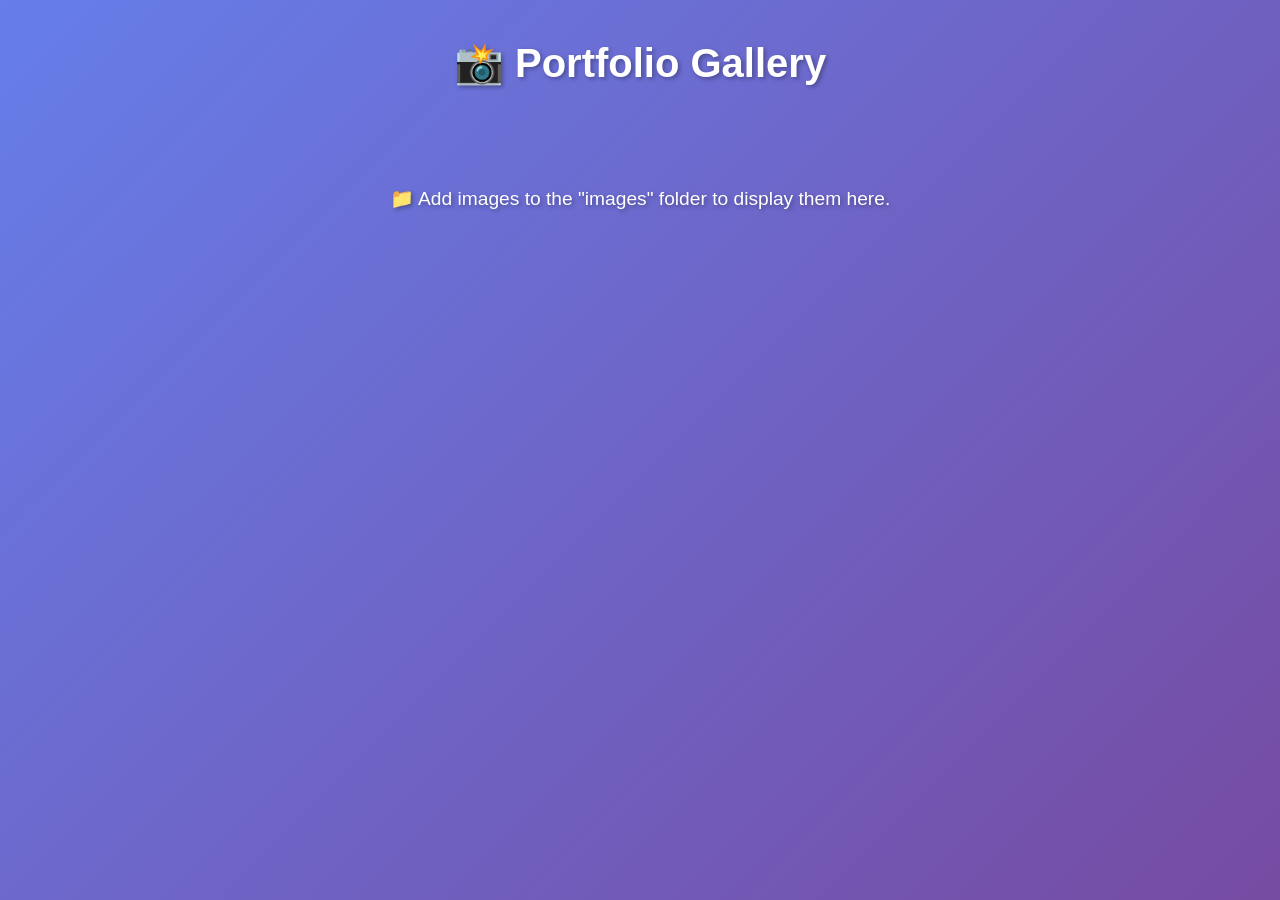
==== index.html @ 94f8ab93 "INIT" ====
<!DOCTYPE html>
<html lang="en">
<head>
    <meta charset="UTF-8">
    <meta name="viewport" content="width=device-width, initial-scale=1.0">
    <title>Portfolio - Image Gallery</title>
    <style>
        * {
            margin: 0;
            padding: 0;
            box-sizing: border-box;
        }

        body {
            font-family: 'Segoe UI', Tahoma, Geneva, Verdana, sans-serif;
            background: linear-gradient(135deg, #667eea 0%, #764ba2 100%);
            min-height: 100vh;
            padding: 40px 20px;
        }

        .container {
            max-width: 1200px;
            margin: 0 auto;
        }

        h1 {
            text-align: center;
            color: white;
            margin-bottom: 40px;
            font-size: 2.5em;
            text-shadow: 2px 2px 4px rgba(0, 0, 0, 0.3);
        }

        .gallery {
            display: grid;
            grid-template-columns: repeat(auto-fill, minmax(300px, 1fr));
            gap: 20px;
            animation: fadeIn 0.5s ease-in;
        }

        @keyframes fadeIn {
            from {
                opacity: 0;
            }
            to {
                opacity: 1;
            }
        }

        .gallery-item {
            position: relative;
            overflow: hidden;
            border-radius: 8px;
            box-shadow: 0 4px 15px rgba(0, 0, 0, 0.2);
            cursor: pointer;
            transition: transform 0.3s ease, box-shadow 0.3s ease;
        }

        .gallery-item:hover {
            transform: translateY(-5px);
            box-shadow: 0 8px 25px rgba(0, 0, 0, 0.3);
        }

        .gallery-item img {
            width: 100%;
            height: 300px;
            object-fit: cover;
            display: block;
        }

        .gallery-item-name {
            position: absolute;
            bottom: 0;
            left: 0;
            right: 0;
            background: linear-gradient(to top, rgba(0, 0, 0, 0.7), transparent);
            color: white;
            padding: 15px;
            font-size: 0.9em;
            word-break: break-word;
        }

        .empty-message {
            text-align: center;
            color: white;
            font-size: 1.2em;
            padding: 60px 20px;
            grid-column: 1 / -1;
            text-shadow: 2px 2px 4px rgba(0, 0, 0, 0.3);
        }

        @media (max-width: 768px) {
            h1 {
                font-size: 1.8em;
                margin-bottom: 30px;
            }

            .gallery {
                grid-template-columns: repeat(auto-fill, minmax(200px, 1fr));
                gap: 15px;
            }

            .gallery-item img {
                height: 200px;
            }
        }
    </style>
</head>
<body>
    <div class="container">
        <h1>📸 Portfolio Gallery</h1>
        <div class="gallery" id="gallery"></div>
    </div>

    <script>
        const imageFolder = 'images/';
        const imageExtensions = ['.jpg', '.jpeg', '.png', '.gif', '.webp', '.svg'];

        async function loadImages() {
            const gallery = document.getElementById('gallery');

            try {
                const response = await fetch(imageFolder);
                
                if (!response.ok) {
                    gallery.innerHTML = '<div class="empty-message">📁 Add images to the "images" folder to display them here.</div>';
                    return;
                }

                const text = await response.text();
                const parser = new DOMParser();
                const doc = parser.parseFromString(text, 'text/html');
                const links = Array.from(doc.querySelectorAll('a'));
                
                const imageFiles = links
                    .map(link => link.getAttribute('href'))
                    .filter(href => href && imageExtensions.some(ext => href.toLowerCase().endsWith(ext)))
                    .filter(href => !href.startsWith('/') && href !== '../');

                if (imageFiles.length === 0) {
                    gallery.innerHTML = '<div class="empty-message">📁 Add images to the "images" folder to display them here.</div>';
                    return;
                }

                gallery.innerHTML = imageFiles.map(file => `
                    <div class="gallery-item">
                        <img src="${imageFolder}${file}" alt="${file}" loading="lazy">
                        <div class="gallery-item-name">${file}</div>
                    </div>
                `).join('');

            } catch (error) {
                gallery.innerHTML = '<div class="empty-message">📁 Add images to the "images" folder to display them here.</div>';
            }
        }

        loadImages();
    </script>
</body>
</html>
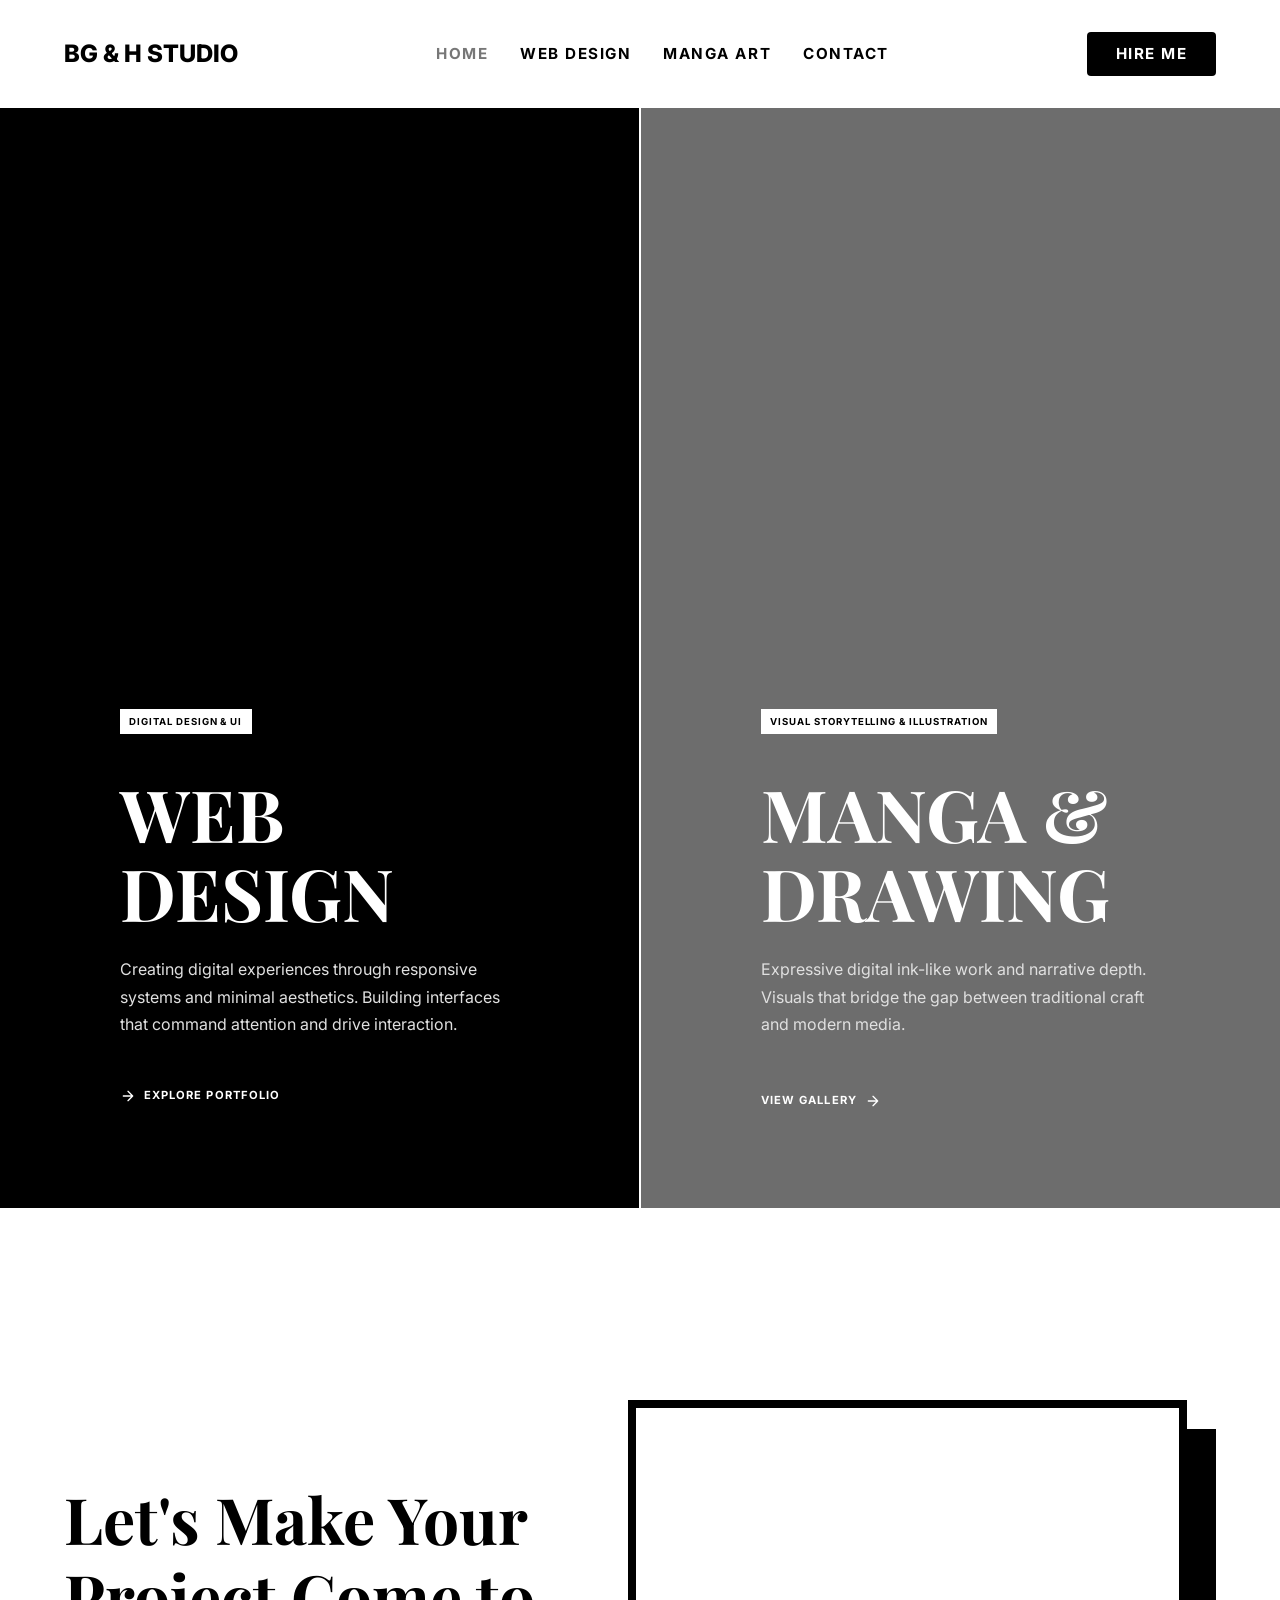
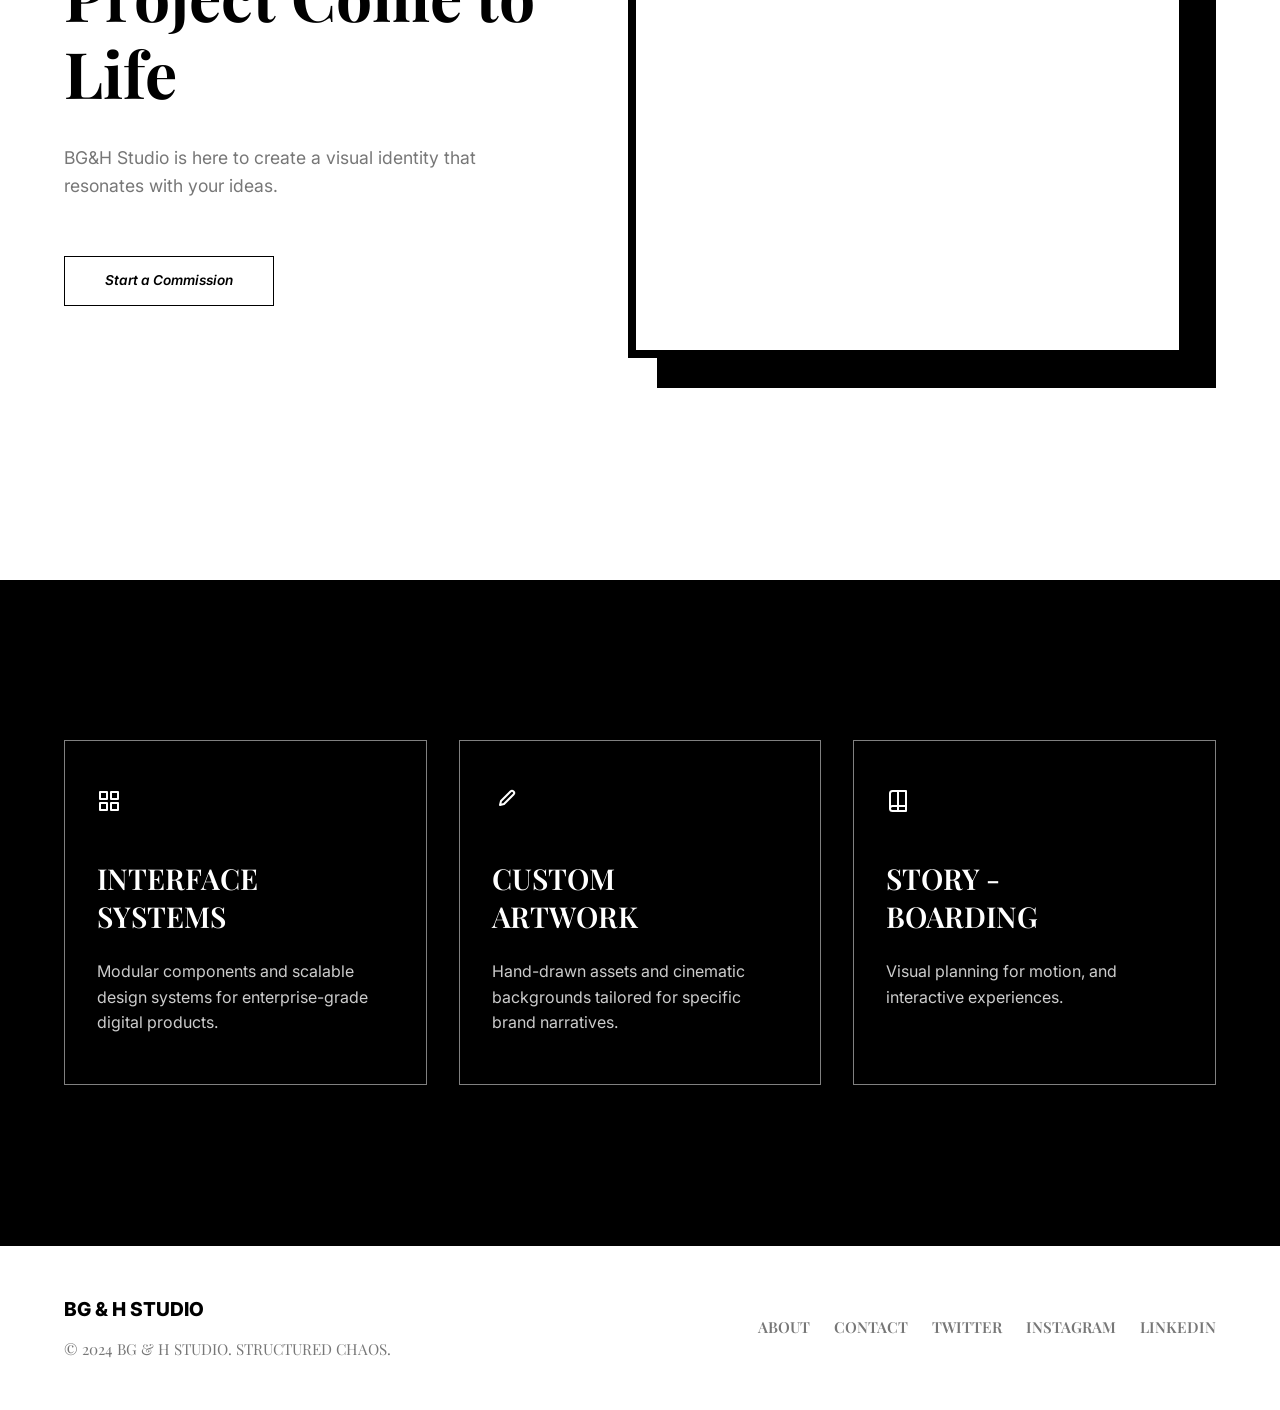
==== commit 24d74620: "updated index" ====
--- a/index.html
+++ b/index.html
@@ -3,158 +3,109 @@
 <head>
     <meta charset="UTF-8">
     <meta name="viewport" content="width=device-width, initial-scale=1.0">
-    <title>Portfolio - Image Gallery</title>
-    <style>
-        * {
-            margin: 0;
-            padding: 0;
-            box-sizing: border-box;
-        }
-
-        body {
-            font-family: 'Segoe UI', Tahoma, Geneva, Verdana, sans-serif;
-            background: linear-gradient(135deg, #667eea 0%, #764ba2 100%);
-            min-height: 100vh;
-            padding: 40px 20px;
-        }
-
-        .container {
-            max-width: 1200px;
-            margin: 0 auto;
-        }
-
-        h1 {
-            text-align: center;
-            color: white;
-            margin-bottom: 40px;
-            font-size: 2.5em;
-            text-shadow: 2px 2px 4px rgba(0, 0, 0, 0.3);
-        }
-
-        .gallery {
-            display: grid;
-            grid-template-columns: repeat(auto-fill, minmax(300px, 1fr));
-            gap: 20px;
-            animation: fadeIn 0.5s ease-in;
-        }
-
-        @keyframes fadeIn {
-            from {
-                opacity: 0;
-            }
-            to {
-                opacity: 1;
-            }
-        }
-
-        .gallery-item {
-            position: relative;
-            overflow: hidden;
-            border-radius: 8px;
-            box-shadow: 0 4px 15px rgba(0, 0, 0, 0.2);
-            cursor: pointer;
-            transition: transform 0.3s ease, box-shadow 0.3s ease;
-        }
-
-        .gallery-item:hover {
-            transform: translateY(-5px);
-            box-shadow: 0 8px 25px rgba(0, 0, 0, 0.3);
-        }
-
-        .gallery-item img {
-            width: 100%;
-            height: 300px;
-            object-fit: cover;
-            display: block;
-        }
-
-        .gallery-item-name {
-            position: absolute;
-            bottom: 0;
-            left: 0;
-            right: 0;
-            background: linear-gradient(to top, rgba(0, 0, 0, 0.7), transparent);
-            color: white;
-            padding: 15px;
-            font-size: 0.9em;
-            word-break: break-word;
-        }
-
-        .empty-message {
-            text-align: center;
-            color: white;
-            font-size: 1.2em;
-            padding: 60px 20px;
-            grid-column: 1 / -1;
-            text-shadow: 2px 2px 4px rgba(0, 0, 0, 0.3);
-        }
-
-        @media (max-width: 768px) {
-            h1 {
-                font-size: 1.8em;
-                margin-bottom: 30px;
-            }
-
-            .gallery {
-                grid-template-columns: repeat(auto-fill, minmax(200px, 1fr));
-                gap: 15px;
-            }
-
-            .gallery-item img {
-                height: 200px;
-            }
-        }
-    </style>
+    <meta name="description" content="BG & H Studio - Professional web and responsive design portfolio">
+    <title>BG & H Studio | Web Design</title>
+    <link rel="preconnect" href="https://fonts.googleapis.com">
+    <link rel="preconnect" href="https://fonts.gstatic.com" crossorigin>
+    <link href="https://fonts.googleapis.com/css2?family=Inter:wght@400;500;600;700;800&family=Playfair+Display:ital,wght@0,600;0,700;0,800;1,600&display=swap" rel="stylesheet">
+    <link rel="stylesheet" href="styles.css">
 </head>
 <body>
-    <div class="container">
-        <h1>📸 Portfolio Gallery</h1>
-        <div class="gallery" id="gallery"></div>
-    </div>
+    <!-- Header -->
+    <header class="header container">
+        <a href="landing_page.html" class="logo">BG & H STUDIO</a>
+        <nav class="nav-links">
+            <a href="landing_page.html" class="active">HOME</a>
+            <a href="web_design.html">WEB DESIGN</a>
+            <a href="manga&art_page.html">MANGA ART</a>
+            <a href="contact_me.html">CONTACT</a>
+        </nav>
+        <a href="contact_me.html" class="btn-hire">HIRE ME</a>
+    </header>
 
-    <script>
-        const imageFolder = 'images/';
-        const imageExtensions = ['.jpg', '.jpeg', '.png', '.gif', '.webp', '.svg'];
+    <!-- Hero Section -->
+    <section class="hero-split">
+        <div class="hero-half left-half">
+            <div class="hero-content">
+                <span class="tag">DIGITAL DESIGN & UI</span>
+                <h1 class="hero-title">WEB<br>DESIGN</h1>
+                <p class="hero-desc">Creating digital experiences through responsive systems and minimal aesthetics. Building interfaces that command attention and drive interaction.</p>
+                <a href="#" class="hero-link">
+                    <svg width="16" height="16" viewBox="0 0 24 24" fill="none" stroke="currentColor" stroke-width="2" stroke-linecap="round" stroke-linejoin="round"><path d="M5 12h14M12 5l7 7-7 7"/></svg>
+                    EXPLORE PORTFOLIO
+                </a>
+            </div>
+        </div>
+        <div class="hero-half right-half">
+            <div class="hero-content">
+                <span class="tag">VISUAL STORYTELLING & ILLUSTRATION</span>
+                <h1 class="hero-title">MANGA &<br>DRAWING</h1>
+                <p class="hero-desc">Expressive digital ink-like work and narrative depth. Visuals that bridge the gap between traditional craft and modern media.</p>
+                <a href="#" class="hero-link">
+                    VIEW GALLERY
+                    <svg width="16" height="16" viewBox="0 0 24 24" fill="none" stroke="currentColor" stroke-width="2" stroke-linecap="round" stroke-linejoin="round"><path d="M5 12h14M12 5l7 7-7 7"/></svg>
+                </a>
+            </div>
+        </div>
+    </section>
 
-        async function loadImages() {
-            const gallery = document.getElementById('gallery');
+    <!-- Project CTA Section -->
+    <section class="project-cta container">
+        <div class="cta-left">
+            <h2 class="cta-title">Let's Make Your<br>Project Come to Life</h2>
+            <p class="cta-desc">BG&H Studio is here to create a visual identity that<br>resonates with your ideas.</p>
+            <a href="#" class="btn-outline">Start a Commission</a>
+        </div>
+        <div class="cta-right">
+            <div class="image-placeholder">
+                <div class="black-square"></div>
+                <div class="white-square"></div>
+            </div>
+        </div>
+    </section>
 
-            try {
-                const response = await fetch(imageFolder);
-                
-                if (!response.ok) {
-                    gallery.innerHTML = '<div class="empty-message">📁 Add images to the "images" folder to display them here.</div>';
-                    return;
-                }
+    <!-- Features Section -->
+    <section class="features">
+        <div class="container features-grid">
+            <div class="feature-card">
+                <div class="feature-icon">
+                    <svg width="24" height="24" viewBox="0 0 24 24" fill="none" stroke="currentColor" stroke-width="2" stroke-linecap="round" stroke-linejoin="round"><rect x="3" y="3" width="7" height="7"></rect><rect x="14" y="3" width="7" height="7"></rect><rect x="14" y="14" width="7" height="7"></rect><rect x="3" y="14" width="7" height="7"></rect></svg>
+                </div>
+                <h3 class="feature-title">INTERFACE<br>SYSTEMS</h3>
+                <p class="feature-desc">Modular components and scalable design systems for enterprise-grade digital products.</p>
+            </div>
+            <div class="feature-card">
+                <div class="feature-icon">
+                    <svg width="24" height="24" viewBox="0 0 24 24" fill="none" stroke="currentColor" stroke-width="2" stroke-linecap="round" stroke-linejoin="round"><path d="M18.5 2.5a2.121 2.121 0 0 1 3 3L12 15l-4 1 1-4 9.5-9.5z"></path></svg>
+                </div>
+                <h3 class="feature-title">CUSTOM<br>ARTWORK</h3>
+                <p class="feature-desc">Hand-drawn assets and cinematic backgrounds tailored for specific brand narratives.</p>
+            </div>
+            <div class="feature-card">
+                <div class="feature-icon">
+                    <svg width="24" height="24" viewBox="0 0 24 24" fill="none" stroke="currentColor" stroke-width="2" stroke-linecap="round" stroke-linejoin="round"><path d="M4 19.5A2.5 2.5 0 0 1 6.5 17H20"></path><path d="M6.5 2H20v20H6.5A2.5 2.5 0 0 1 4 19.5v-15A2.5 2.5 0 0 1 6.5 2z"></path><path d="M12 2v20"></path></svg>
+                </div>
+                <h3 class="feature-title">STORY -<br>BOARDING</h3>
+                <p class="feature-desc">Visual planning for motion, and interactive experiences.</p>
+            </div>
+        </div>
+    </section>
 
-                const text = await response.text();
-                const parser = new DOMParser();
-                const doc = parser.parseFromString(text, 'text/html');
-                const links = Array.from(doc.querySelectorAll('a'));
-                
-                const imageFiles = links
-                    .map(link => link.getAttribute('href'))
-                    .filter(href => href && imageExtensions.some(ext => href.toLowerCase().endsWith(ext)))
-                    .filter(href => !href.startsWith('/') && href !== '../');
-
-                if (imageFiles.length === 0) {
-                    gallery.innerHTML = '<div class="empty-message">📁 Add images to the "images" folder to display them here.</div>';
-                    return;
-                }
-
-                gallery.innerHTML = imageFiles.map(file => `
-                    <div class="gallery-item">
-                        <img src="${imageFolder}${file}" alt="${file}" loading="lazy">
-                        <div class="gallery-item-name">${file}</div>
-                    </div>
-                `).join('');
-
-            } catch (error) {
-                gallery.innerHTML = '<div class="empty-message">📁 Add images to the "images" folder to display them here.</div>';
-            }
-        }
-
-        loadImages();
-    </script>
+    <!-- Footer -->
+    <footer class="footer">
+        <div class="container footer-content">
+            <div class="footer-left">
+                <div class="logo">BG & H STUDIO</div>
+                <p class="copyright">&copy; 2024 BG & H STUDIO. STRUCTURED CHAOS.</p>
+            </div>
+            <div class="footer-right">
+                <a href="#">ABOUT</a>
+                <a href="#">CONTACT</a>
+                <a href="#">TWITTER</a>
+                <a href="#">INSTAGRAM</a>
+                <a href="#">LINKEDIN</a>
+            </div>
+        </div>
+    </footer>
 </body>
 </html>
--- a/styles.css
+++ b/styles.css
@@ -0,0 +1,1025 @@
+/* CSS Reset and Variables */
+:root {
+    --color-white: #ffffff;
+    --color-black: #000000;
+    --color-gray-dark: #6d6d6d;
+    --color-gray-text: #777777;
+    --color-border: #e0e0e0;
+    --color-border-dark: #333333;
+
+    --font-serif: 'Playfair Display', serif;
+    --font-sans: 'Inter', sans-serif;
+
+    --transition: all 0.3s ease;
+}
+
+* {
+    margin: 0;
+    padding: 0;
+    box-sizing: border-box;
+}
+
+body {
+    font-family: var(--font-sans);
+    color: var(--color-black);
+    line-height: 1.6;
+    background-color: var(--color-white);
+    -webkit-font-smoothing: antialiased;
+    -moz-osx-font-smoothing: grayscale;
+}
+
+a {
+    text-decoration: none;
+    color: inherit;
+    transition: var(--transition);
+}
+
+.container {
+    max-width: 1440px;
+    margin: 0 auto;
+    padding: 0 5%;
+}
+
+/* Header */
+.header {
+    display: flex;
+    justify-content: space-between;
+    align-items: center;
+    padding-top: 2rem;
+    padding-bottom: 2rem;
+}
+
+.logo {
+    font-family: var(--font-sans);
+    font-weight: 800;
+    font-size: 1.5rem;
+    letter-spacing: 0em;
+    text-transform: uppercase;
+}
+
+.nav-links {
+    display: flex;
+    gap: 2rem;
+}
+
+.nav-links a {
+    font-size: 0.95rem;
+    font-weight: 700;
+    text-transform: uppercase;
+    letter-spacing: 0.1em;
+    color: var(--color-black);
+}
+
+.nav-links a:hover,
+.nav-links a.active {
+    color: var(--color-gray-text);
+}
+
+.btn-hire {
+    background-color: var(--color-black);
+    color: var(--color-white);
+    padding: 0.6rem 1.8rem;
+    font-size: 0.95rem;
+    font-weight: 700;
+    border-radius: 4px;
+    text-transform: uppercase;
+    letter-spacing: 0.1em;
+}
+
+.btn-hire:hover {
+    background-color: #333;
+}
+
+/* Hero Section */
+.hero-split {
+    display: flex;
+    width: 100%;
+    min-height: 1100px;
+    gap: 2px;
+}
+
+.hero-half {
+    flex: 1;
+    display: flex;
+    align-items: flex-end;
+    justify-content: center;
+    padding: 6rem 8%;
+}
+
+.left-half {
+    background-color: var(--color-black);
+    color: var(--color-white);
+}
+
+.right-half {
+    background-color: var(--color-gray-dark);
+    color: var(--color-white);
+}
+
+.hero-content {
+    max-width: 400px;
+}
+
+.tag {
+    display: inline-block;
+    background-color: var(--color-white);
+    color: var(--color-black);
+    padding: 0.3rem 0.6rem;
+    font-size: 0.6rem;
+    font-weight: 700;
+    letter-spacing: 0.1em;
+    text-transform: uppercase;
+    margin-bottom: 2.5rem;
+}
+
+.hero-title {
+    font-family: var(--font-serif);
+    font-size: 4.5rem;
+    font-weight: 700;
+    line-height: 1.1;
+    margin-bottom: 1.5rem;
+    text-transform: uppercase;
+}
+
+.hero-desc {
+    font-size: 1rem;
+    line-height: 1.7;
+    margin-bottom: 3rem;
+    color: #e0e0e0;
+}
+
+.hero-link {
+    display: inline-flex;
+    align-items: center;
+    gap: 0.5rem;
+    font-size: 0.7rem;
+    font-weight: 700;
+    text-transform: uppercase;
+    letter-spacing: 0.1em;
+    border-bottom: 1px solid transparent;
+}
+
+.hero-link svg {
+    transition: transform 0.3s;
+}
+
+.hero-link:hover svg {
+    transform: translateX(4px);
+}
+
+/* Project CTA */
+.project-cta {
+    display: flex;
+    justify-content: space-between;
+    align-items: center;
+    padding: 12rem 5%;
+    gap: 4rem;
+}
+
+.cta-left {
+    flex: 1;
+    max-width: 500px;
+}
+
+.cta-title {
+    font-family: var(--font-serif);
+    font-size: 4rem;
+    font-weight: 700;
+    line-height: 1.2;
+    margin-bottom: 2rem;
+}
+
+.cta-desc {
+    font-size: 1.1rem;
+    line-height: 1.6;
+    color: var(--color-gray-text);
+    margin-bottom: 3.5rem;
+}
+
+.btn-outline {
+    display: inline-block;
+    border: 1px solid var(--color-black);
+    color: var(--color-black);
+    padding: 0.8rem 2.5rem;
+    font-size: 0.85rem;
+    font-weight: 600;
+    font-style: italic;
+    transition: var(--transition);
+}
+
+.btn-outline:hover {
+    background-color: var(--color-black);
+    color: var(--color-white);
+}
+
+.cta-right {
+    flex: 1;
+    display: flex;
+    justify-content: center;
+    align-items: center;
+}
+
+.image-placeholder {
+    position: relative;
+    width: 100%;
+    max-width: 600px;
+    aspect-ratio: 1 / 1;
+}
+
+.black-square {
+    position: absolute;
+    bottom: 0;
+    right: 0;
+    width: 95%;
+    height: 95%;
+    background-color: var(--color-black);
+}
+
+.white-square {
+    position: absolute;
+    top: 0;
+    left: 0;
+    width: 95%;
+    height: 95%;
+    background-color: var(--color-white);
+    border: 8px solid var(--color-black);
+    z-index: 1;
+}
+
+/* Features */
+.features {
+    background-color: var(--color-black);
+    padding: 10rem 0;
+}
+
+.features-grid {
+    display: grid;
+    grid-template-columns: repeat(3, 1fr);
+    gap: 2rem;
+}
+
+.feature-card {
+    border: 1px solid rgba(255, 255, 255, 0.5);
+    padding: 3rem 2rem;
+    color: var(--color-white);
+}
+
+.feature-icon {
+    margin-bottom: 2.5rem;
+}
+
+.feature-title {
+    font-family: var(--font-serif);
+    font-size: 1.8rem;
+    font-weight: 600;
+    margin-bottom: 1.5rem;
+    line-height: 1.3;
+    text-transform: uppercase;
+}
+
+.feature-desc {
+    font-size: 1rem;
+    color: #cccccc;
+    line-height: 1.6;
+}
+
+/* Footer */
+.footer {
+    padding: 3rem 0;
+    border-top: 1px solid var(--color-black);
+}
+
+.footer-content {
+    display: flex;
+    justify-content: space-between;
+    align-items: center;
+}
+
+.footer-left .logo {
+    margin-bottom: 0.8rem;
+    font-size: 1.2rem;
+}
+
+.copyright {
+    font-size: 0.95rem;
+    color: var(--color-gray-text);
+    font-family: var(--font-serif);
+}
+
+.footer-right {
+    display: flex;
+    gap: 1.5rem;
+}
+
+.footer-right a {
+    font-size: 0.95rem;
+    font-weight: 600;
+    color: var(--color-gray-text);
+    font-family: var(--font-serif);
+    text-transform: uppercase;
+}
+
+.footer-right a:hover {
+    color: var(--color-black);
+}
+
+/* Responsive */
+@media (max-width: 900px) {
+
+    .hero-split,
+    .project-cta {
+        flex-direction: column;
+    }
+
+    .hero-half {
+        padding: 6rem 5%;
+    }
+
+    .cta-left {
+        margin-bottom: 4rem;
+    }
+
+    .features-grid {
+        grid-template-columns: 1fr;
+    }
+
+    .footer-content {
+        flex-direction: column;
+        gap: 2rem;
+        text-align: center;
+    }
+}
+
+@media (max-width: 600px) {
+    .header {
+        flex-direction: column;
+        gap: 1.5rem;
+    }
+
+    .nav-links {
+        flex-wrap: wrap;
+        justify-content: center;
+        gap: 1rem;
+    }
+
+    .hero-title {
+        font-size: 3rem;
+    }
+
+    .cta-title {
+        font-size: 2.5rem;
+    }
+
+    .feature-title {
+        font-size: 1.5rem;
+    }
+
+    .project-cta {
+        padding: 6rem 5%;
+    }
+
+    .features {
+        padding: 6rem 0;
+    }
+
+    .hero-split {
+        min-height: auto;
+    }
+
+    .hero-half {
+        padding: 4rem 5%;
+    }
+}
+
+/* --- MANGA & ART PAGE STYLES --- */
+
+.hero-manga {
+    background-color: var(--color-black);
+    color: var(--color-white);
+    padding: 10rem 0 8rem;
+    min-height: 500px;
+    display: flex;
+    align-items: center;
+}
+
+.hero-manga-title {
+    font-family: var(--font-serif);
+    font-size: 5rem;
+    font-weight: 700;
+    line-height: 1.1;
+    margin-bottom: 1rem;
+    text-transform: uppercase;
+    letter-spacing: 0.05em;
+}
+
+.hero-manga-desc {
+    font-size: 1rem;
+    color: #cccccc;
+    font-family: var(--font-sans);
+}
+
+.my-work {
+    padding: 6rem 5%;
+    background-color: var(--color-white);
+}
+
+.my-work-header {
+    display: flex;
+    justify-content: space-between;
+    align-items: baseline;
+    margin-bottom: 1rem;
+}
+
+.section-title {
+    font-family: var(--font-serif);
+    font-size: 2.5rem;
+    font-weight: 700;
+    text-transform: uppercase;
+}
+
+.work-count {
+    font-size: 0.8rem;
+    font-style: italic;
+    color: var(--color-gray-text);
+    text-transform: uppercase;
+}
+
+.section-divider {
+    border: none;
+    border-top: 1px solid var(--color-border);
+    margin-bottom: 3rem;
+}
+
+.my-work-grid {
+    display: grid;
+    grid-template-columns: repeat(3, 1fr);
+    gap: 2rem;
+}
+
+.work-placeholder {
+    background-color: #ededed;
+    width: 100%;
+    aspect-ratio: 3 / 4;
+    border: 1px solid var(--color-black);
+}
+
+.character-design {
+    background-color: var(--color-black);
+    padding: 8rem 0;
+    color: var(--color-white);
+}
+
+.character-design-container {
+    display: flex;
+    flex-direction: column;
+}
+
+.character-design-header {
+    display: flex;
+    justify-content: space-between;
+    align-items: flex-end;
+    margin-bottom: 3rem;
+}
+
+.section-title-white {
+    font-family: var(--font-serif);
+    font-size: 2.5rem;
+    font-weight: 700;
+    text-transform: uppercase;
+    line-height: 1.2;
+}
+
+.see-gallery-link {
+    font-size: 1rem;
+    color: var(--color-white);
+    text-decoration: none;
+    padding-bottom: 5px;
+}
+
+.see-gallery-link:hover {
+    color: #cccccc;
+}
+
+.character-grid {
+    display: grid;
+    grid-template-columns: 1fr 1fr;
+    gap: 1.5rem;
+}
+
+.grid-left-box {
+    background-color: #ededed;
+    width: 100%;
+    aspect-ratio: 1 / 1;
+}
+
+.grid-right-col {
+    display: flex;
+    flex-direction: column;
+    gap: 1.5rem;
+}
+
+.grid-right-top {
+    display: grid;
+    grid-template-columns: 1fr 1fr;
+    gap: 1.5rem;
+    flex: 1;
+}
+
+.grid-box-small {
+    background-color: #ededed;
+    width: 100%;
+    height: 100%;
+}
+
+.grid-right-bottom {
+    background-color: #ededed;
+    width: 100%;
+    flex: 1;
+}
+
+.grey-divider {
+    background-color: #7d7d7d;
+    width: 100%;
+    height: 600px;
+}
+
+.bottom-cta {
+    background-color: var(--color-black);
+    padding: 8rem 5%;
+    text-align: center;
+    color: var(--color-white);
+}
+
+.bottom-cta-title {
+    font-family: var(--font-serif);
+    font-size: 4rem;
+    font-weight: 700;
+    margin-bottom: 3rem;
+}
+
+.btn-outline-white {
+    display: inline-block;
+    border: 1px solid rgba(255, 255, 255, 0.5);
+    color: var(--color-white);
+    padding: 1rem 3rem;
+    font-size: 0.85rem;
+    font-weight: 600;
+    font-style: italic;
+    transition: var(--transition);
+}
+
+.btn-outline-white:hover {
+    background-color: var(--color-white);
+    color: var(--color-black);
+}
+
+/* Add responsive rules for new page */
+@media (max-width: 900px) {
+    .my-work-grid {
+        grid-template-columns: 1fr;
+    }
+    
+    .character-grid {
+        grid-template-columns: 1fr;
+    }
+    
+    .grid-left-box {
+        aspect-ratio: auto;
+        height: 400px;
+    }
+    
+    .grid-right-top {
+        grid-template-columns: 1fr;
+    }
+    
+    .grid-box-small {
+        height: 300px;
+    }
+    
+    .grid-right-bottom {
+        height: 300px;
+    }
+    
+    .bottom-cta-title {
+        font-size: 3rem;
+    }
+    
+    .hero-manga-title {
+        font-size: 3.5rem;
+    }
+}
+
+/* --- WEB DESIGN PAGE STYLES --- */
+
+.hero-web-design {
+    background-color: var(--color-black);
+    color: var(--color-white);
+    padding: 10rem 0 8rem;
+    min-height: 500px;
+    display: flex;
+    align-items: center;
+}
+
+.hero-web-title {
+    font-family: var(--font-serif);
+    font-size: 5rem;
+    font-weight: 700;
+    line-height: 1.1;
+    margin-bottom: 1rem;
+    text-transform: uppercase;
+    letter-spacing: 0.05em;
+}
+
+.hero-web-desc {
+    font-size: 1rem;
+    color: #cccccc;
+    font-family: var(--font-sans);
+}
+
+.project-gallery {
+    padding: 6rem 5%;
+    background-color: var(--color-white);
+}
+
+.gallery-header {
+    display: flex;
+    justify-content: space-between;
+    align-items: baseline;
+    margin-bottom: 1rem;
+}
+
+.gallery-title {
+    font-family: var(--font-serif);
+    font-size: 2.5rem;
+    font-weight: 700;
+    text-transform: uppercase;
+}
+
+.gallery-sub {
+    font-size: 0.8rem;
+    font-style: italic;
+    color: var(--color-gray-text);
+    text-transform: uppercase;
+}
+
+.gallery-grid {
+    display: grid;
+    grid-template-columns: repeat(3, 1fr);
+    gap: 2rem;
+    margin-top: 3rem;
+}
+
+.gallery-item {
+    background-color: #ededed;
+    width: 100%;
+    aspect-ratio: 3 / 4;
+    border: 1px solid var(--color-black);
+}
+
+.core-capabilities {
+    background-color: var(--color-black);
+    color: var(--color-white);
+    padding: 8rem 0;
+}
+
+.core-left {
+    flex: 1;
+    max-width: 400px;
+}
+
+.core-title {
+    font-family: var(--font-serif);
+    font-size: 2.5rem;
+    font-weight: 700;
+    margin-bottom: 2rem;
+    line-height: 1.2;
+    text-transform: uppercase;
+}
+
+.core-desc {
+    font-size: 0.9rem;
+    color: #cccccc;
+    line-height: 1.6;
+}
+
+.core-right {
+    flex: 1.5;
+    display: flex;
+    flex-direction: column;
+}
+
+.capability-item {
+    padding: 1.5rem 0;
+    border-bottom: 1px solid rgba(255, 255, 255, 0.3);
+    font-family: var(--font-serif);
+    font-size: 1.2rem;
+    letter-spacing: 0.05em;
+    text-transform: uppercase;
+}
+
+.capability-item:first-child {
+    border-top: 1px solid rgba(255, 255, 255, 0.3);
+}
+
+.technical-approach {
+    padding: 8rem 5%;
+    background-color: var(--color-white);
+}
+
+.technical-title {
+    font-family: var(--font-serif);
+    font-size: 2.5rem;
+    font-weight: 700;
+    font-style: italic;
+    margin-bottom: 1rem;
+}
+
+.technical-grid {
+    display: grid;
+    grid-template-columns: repeat(4, 1fr);
+    gap: 2rem;
+    margin-top: 3rem;
+}
+
+.tech-column h4 {
+    font-size: 0.7rem;
+    text-transform: uppercase;
+    letter-spacing: 0.1em;
+    margin-bottom: 1.5rem;
+    color: var(--color-gray-text);
+    font-family: var(--font-sans);
+}
+
+.tech-column ul {
+    list-style: none;
+}
+
+.tech-column li {
+    font-size: 0.85rem;
+    margin-bottom: 0.8rem;
+    color: var(--color-black);
+    font-family: var(--font-sans);
+}
+
+@media (max-width: 900px) {
+    .core-capabilities .container {
+        flex-direction: column !important;
+        gap: 2rem !important;
+    }
+    
+    .technical-grid {
+        grid-template-columns: repeat(2, 1fr);
+    }
+    
+    .gallery-grid {
+        grid-template-columns: 1fr;
+    }
+}
+
+/* --- CONTACT PAGE STYLES --- */
+
+.contact-hero {
+    background-color: var(--color-black);
+    color: var(--color-white);
+    padding: 8rem 0 12rem;
+    position: relative;
+    overflow: visible;
+}
+
+.contact-hero-container {
+    position: relative;
+    display: flex;
+    justify-content: space-between;
+}
+
+.contact-hero-text {
+    max-width: 500px;
+    position: relative;
+    z-index: 3;
+}
+
+.contact-hero-title {
+    font-family: var(--font-serif);
+    font-size: 5.5rem;
+    font-weight: 700;
+    margin-bottom: 1.5rem;
+    line-height: 1.1;
+    letter-spacing: 0.05em;
+    text-transform: uppercase;
+}
+
+.contact-hero-desc {
+    font-size: 1rem;
+    color: #cccccc;
+    line-height: 1.6;
+}
+
+.hero-tilted-square {
+    position: absolute;
+    bottom: -180px;
+    right: 5%;
+    width: 450px;
+    height: 450px;
+    background-color: var(--color-white);
+    transform: rotate(10deg);
+    z-index: 2;
+}
+
+.contact-main {
+    background-color: var(--color-white);
+    padding-top: 6rem;
+    padding-bottom: 4rem;
+    position: relative;
+    z-index: 3;
+}
+
+.contact-layout {
+    display: flex;
+    gap: 5rem;
+}
+
+.contact-form-wrapper {
+    flex: 1.2;
+    background-color: var(--color-white);
+    border: 2px solid var(--color-black);
+    padding: 3rem 4rem;
+    position: relative;
+    box-shadow: 15px 15px 0px 0px var(--color-black);
+}
+
+.contact-form .form-group {
+    margin-bottom: 2.5rem;
+}
+
+.contact-form label {
+    display: block;
+    font-size: 0.7rem;
+    font-weight: 700;
+    text-transform: uppercase;
+    letter-spacing: 0.1em;
+    margin-bottom: 0.5rem;
+    color: var(--color-gray-dark);
+}
+
+.contact-form input,
+.contact-form select,
+.contact-form textarea {
+    width: 100%;
+    border: none;
+    border-bottom: 1px solid var(--color-black);
+    padding: 0.8rem 0;
+    font-family: var(--font-serif);
+    font-size: 1.5rem;
+    background: transparent;
+    color: var(--color-gray-dark);
+    outline: none;
+}
+
+.contact-form input::placeholder,
+.contact-form textarea::placeholder {
+    color: var(--color-gray-text);
+}
+
+.contact-form select {
+    color: var(--color-black);
+}
+
+.contact-form textarea {
+    resize: vertical;
+    min-height: 120px;
+}
+
+.select-wrapper {
+    position: relative;
+}
+
+.select-wrapper select {
+    appearance: none;
+    -webkit-appearance: none;
+    cursor: pointer;
+}
+
+.select-icon {
+    position: absolute;
+    right: 0;
+    top: 50%;
+    transform: translateY(-50%);
+    pointer-events: none;
+    color: var(--color-gray-dark);
+}
+
+.btn-submit {
+    display: inline-flex;
+    align-items: center;
+    gap: 1.5rem;
+    background-color: var(--color-black);
+    color: var(--color-white);
+    border: none;
+    padding: 1.2rem 2.5rem;
+    font-size: 0.8rem;
+    font-weight: 700;
+    text-transform: uppercase;
+    letter-spacing: 0.1em;
+    cursor: pointer;
+    margin-top: 1rem;
+}
+
+.contact-info-wrapper {
+    flex: 0.8;
+    display: flex;
+    flex-direction: column;
+}
+
+.info-graphics {
+    position: relative;
+    height: 350px;
+    margin-bottom: 3rem;
+    margin-left: 1rem;
+}
+
+.info-tilted-box {
+    width: 320px;
+    height: 320px;
+    background-color: var(--color-white);
+    border: 1px solid var(--color-black);
+    transform: rotate(3deg);
+    position: absolute;
+    top: 0;
+    left: 0;
+}
+
+.black-square-corner {
+    position: absolute;
+    bottom: -1px;
+    right: -1px;
+    width: 80px;
+    height: 50px;
+    background-color: var(--color-black);
+}
+
+.info-text {
+    padding-left: 2rem;
+}
+
+.info-block {
+    margin-bottom: 2.5rem;
+}
+
+.info-label {
+    display: block;
+    font-size: 0.75rem;
+    font-weight: 700;
+    text-transform: uppercase;
+    letter-spacing: 0.1em;
+    margin-bottom: 0.8rem;
+    color: var(--color-gray-dark);
+}
+
+.info-value {
+    font-family: var(--font-serif);
+    font-size: 2rem;
+    font-weight: 400;
+    color: var(--color-black);
+}
+
+.info-socials {
+    display: flex;
+    gap: 1.5rem;
+    margin-top: 3rem;
+}
+
+.social-icon {
+    color: var(--color-black);
+}
+
+.social-icon:hover {
+    color: var(--color-gray-text);
+}
+
+.contact-spacer {
+    height: 12rem;
+    background-color: var(--color-black);
+}
+
+@media (max-width: 900px) {
+    .contact-layout {
+        flex-direction: column;
+    }
+    
+    .hero-tilted-square {
+        width: 300px;
+        height: 300px;
+        bottom: -100px;
+        right: -50px;
+    }
+    
+    .contact-form-wrapper {
+        box-shadow: 8px 8px 0px 0px var(--color-black);
+        padding: 2rem;
+    }
+    
+    .info-tilted-box {
+        width: 100%;
+        max-width: 300px;
+    }
+}
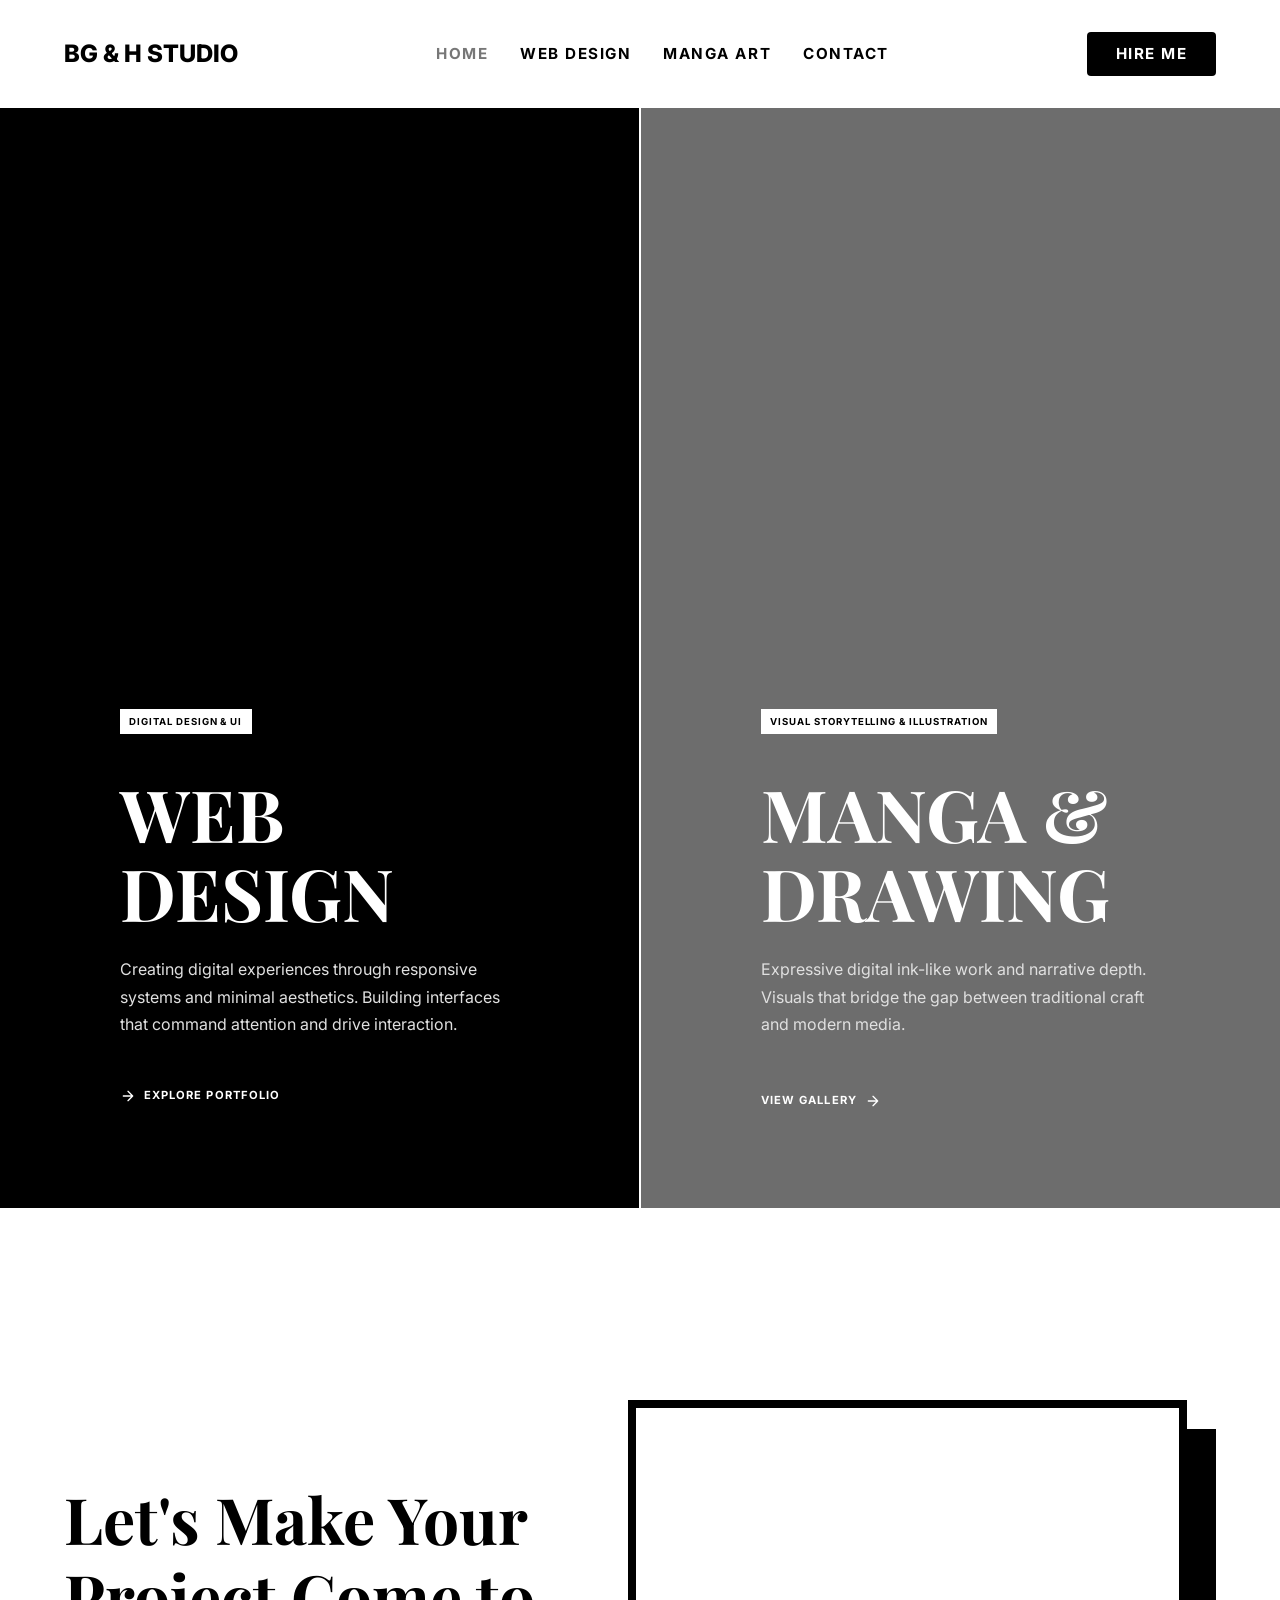
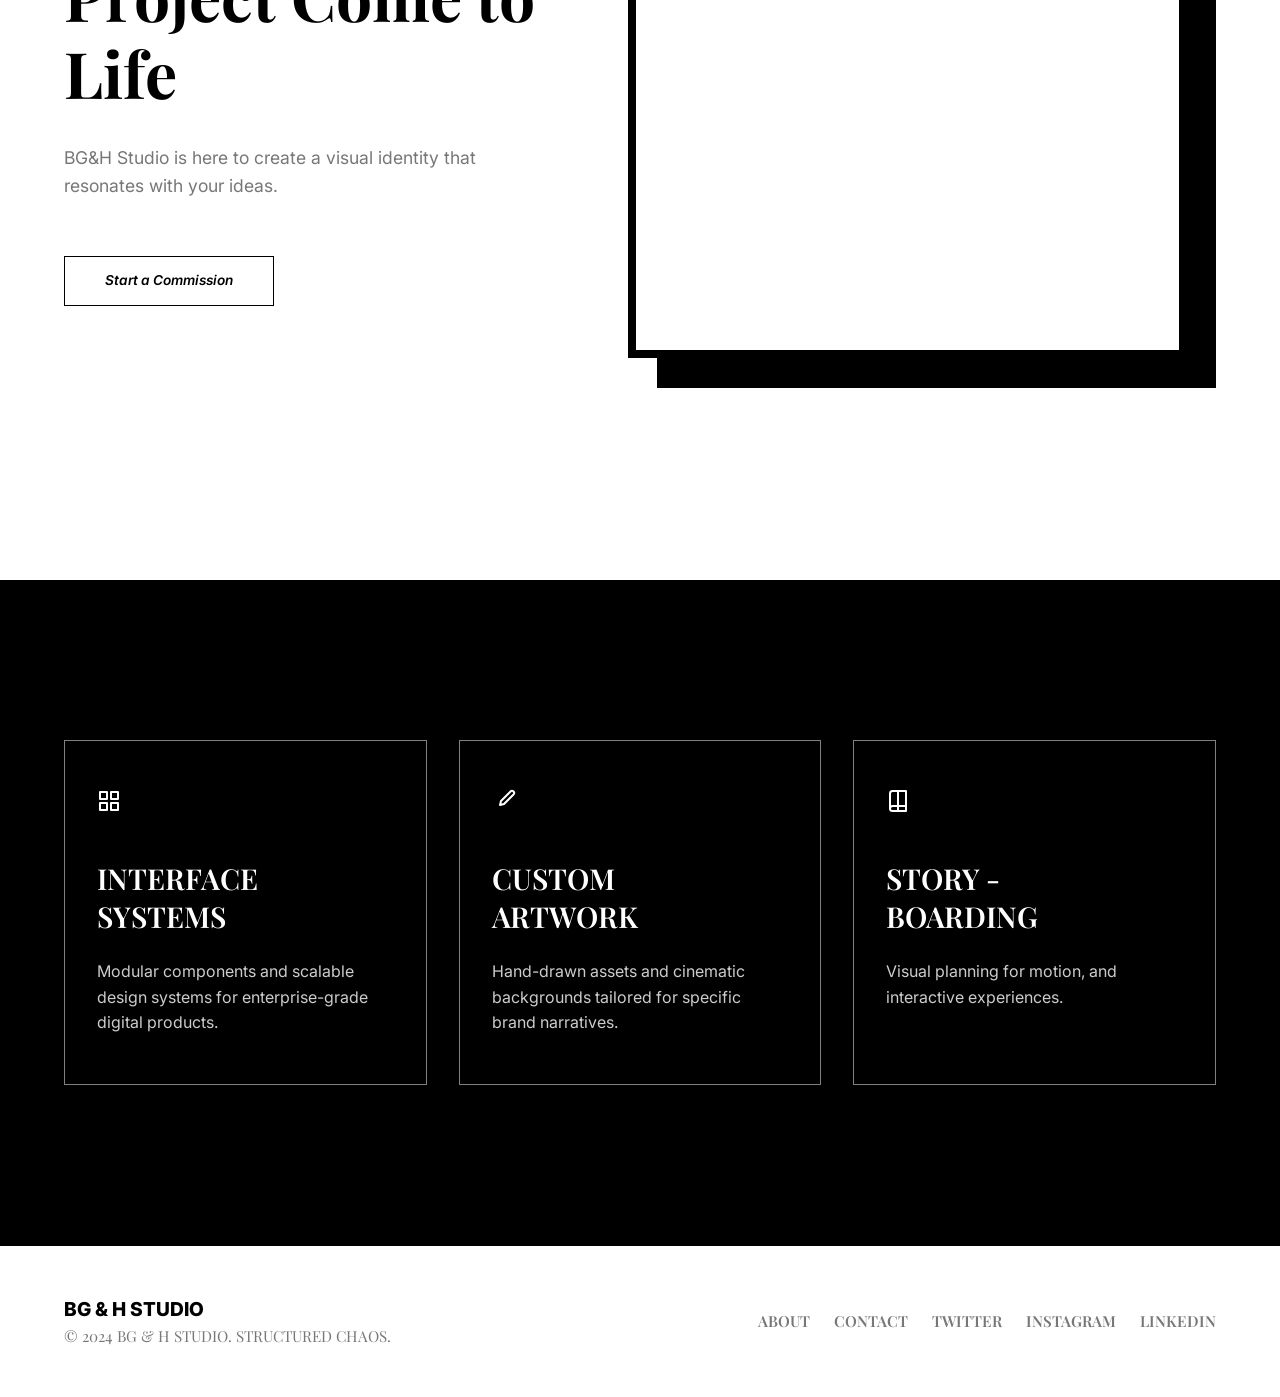
==== commit 53db97a8: "updated pages" ====
--- a/index.html
+++ b/index.html
@@ -13,9 +13,9 @@
 <body>
     <!-- Header -->
     <header class="header container">
-        <a href="landing_page.html" class="logo">BG & H STUDIO</a>
+        <a href="index.html" class="logo">BG & H STUDIO</a>
         <nav class="nav-links">
-            <a href="landing_page.html" class="active">HOME</a>
+            <a href="index.html" class="active">HOME</a>
             <a href="web_design.html">WEB DESIGN</a>
             <a href="manga&art_page.html">MANGA ART</a>
             <a href="contact_me.html">CONTACT</a>
@@ -54,7 +54,7 @@
         <div class="cta-left">
             <h2 class="cta-title">Let's Make Your<br>Project Come to Life</h2>
             <p class="cta-desc">BG&H Studio is here to create a visual identity that<br>resonates with your ideas.</p>
-            <a href="#" class="btn-outline">Start a Commission</a>
+            <a href="contact_me.html" class="btn-outline">Start a Commission</a>
         </div>
         <div class="cta-right">
             <div class="image-placeholder">
@@ -95,12 +95,12 @@
     <footer class="footer">
         <div class="container footer-content">
             <div class="footer-left">
-                <div class="logo">BG & H STUDIO</div>
+                <a href="index.html" class="logo">BG & H STUDIO</a>
                 <p class="copyright">&copy; 2024 BG & H STUDIO. STRUCTURED CHAOS.</p>
             </div>
             <div class="footer-right">
-                <a href="#">ABOUT</a>
-                <a href="#">CONTACT</a>
+                <a href="index.html">ABOUT</a>
+                <a href="contact_me.html">CONTACT</a>
                 <a href="#">TWITTER</a>
                 <a href="#">INSTAGRAM</a>
                 <a href="#">LINKEDIN</a>
